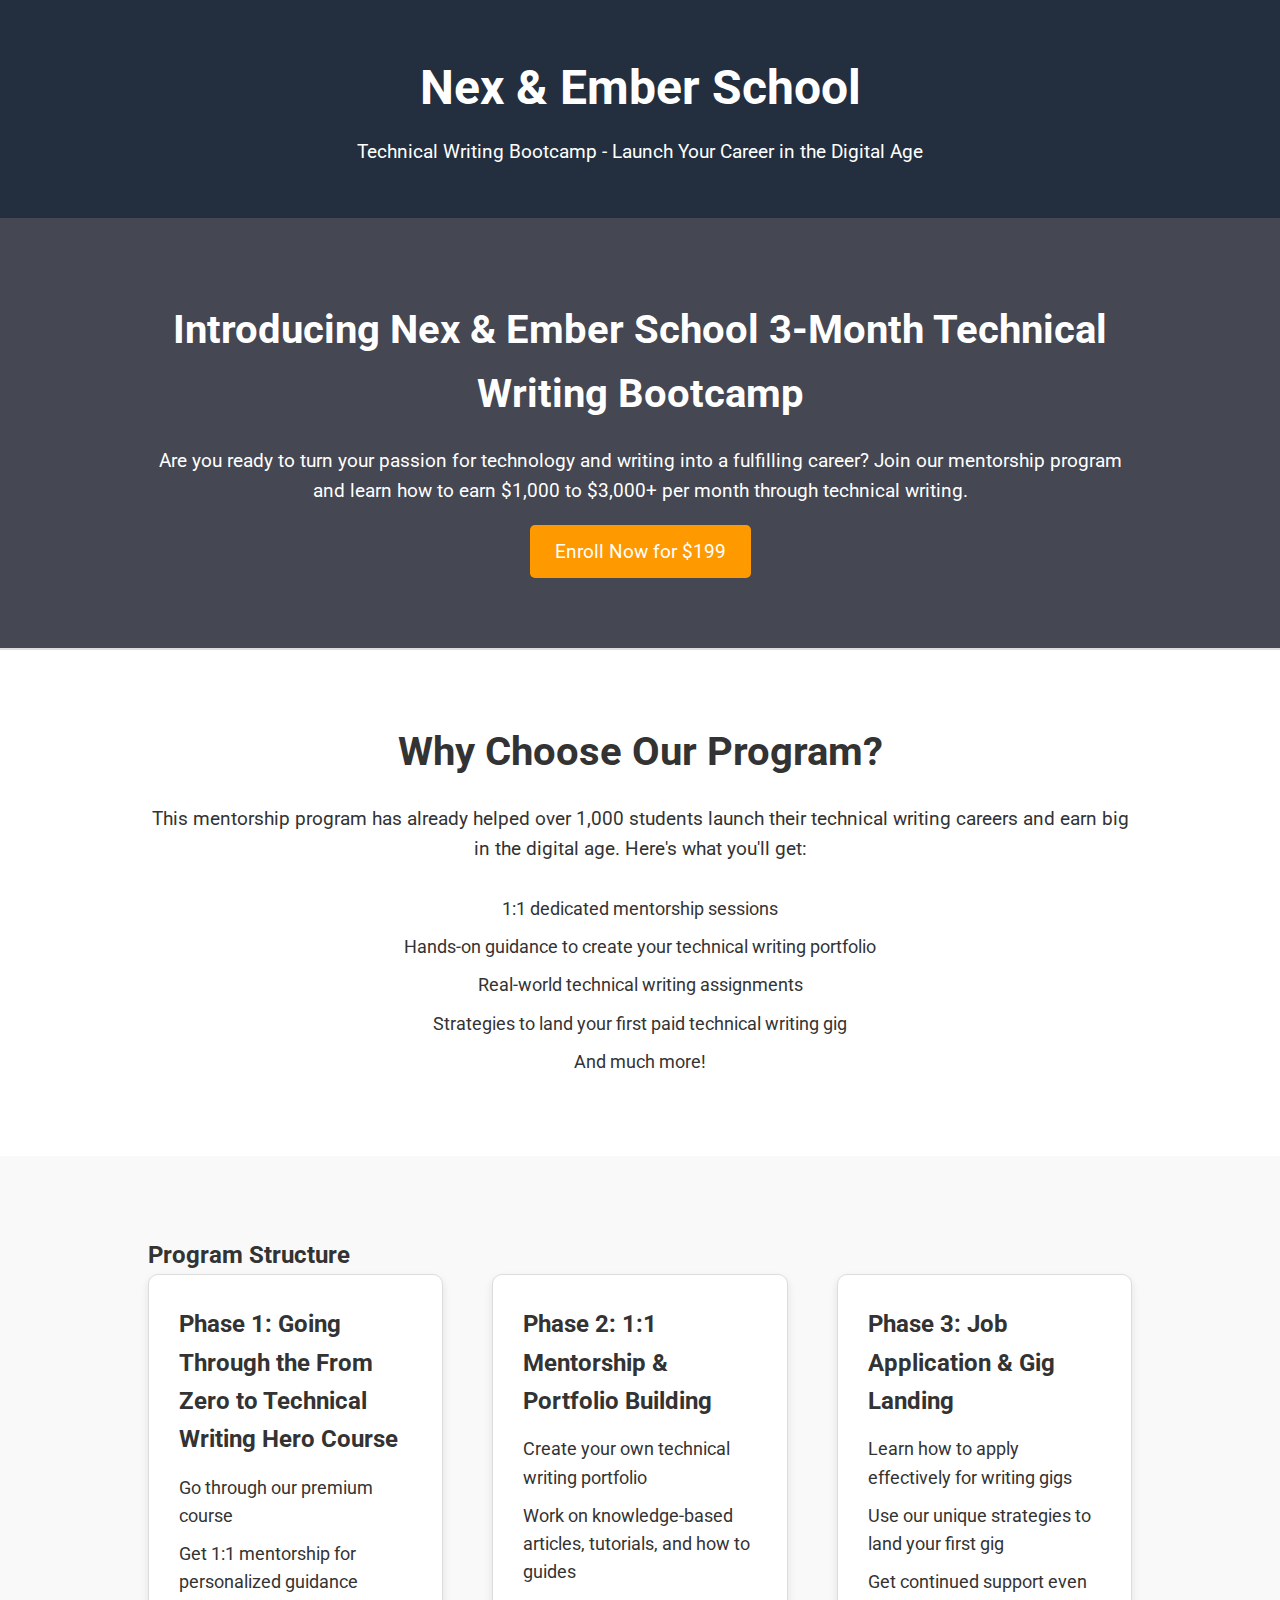
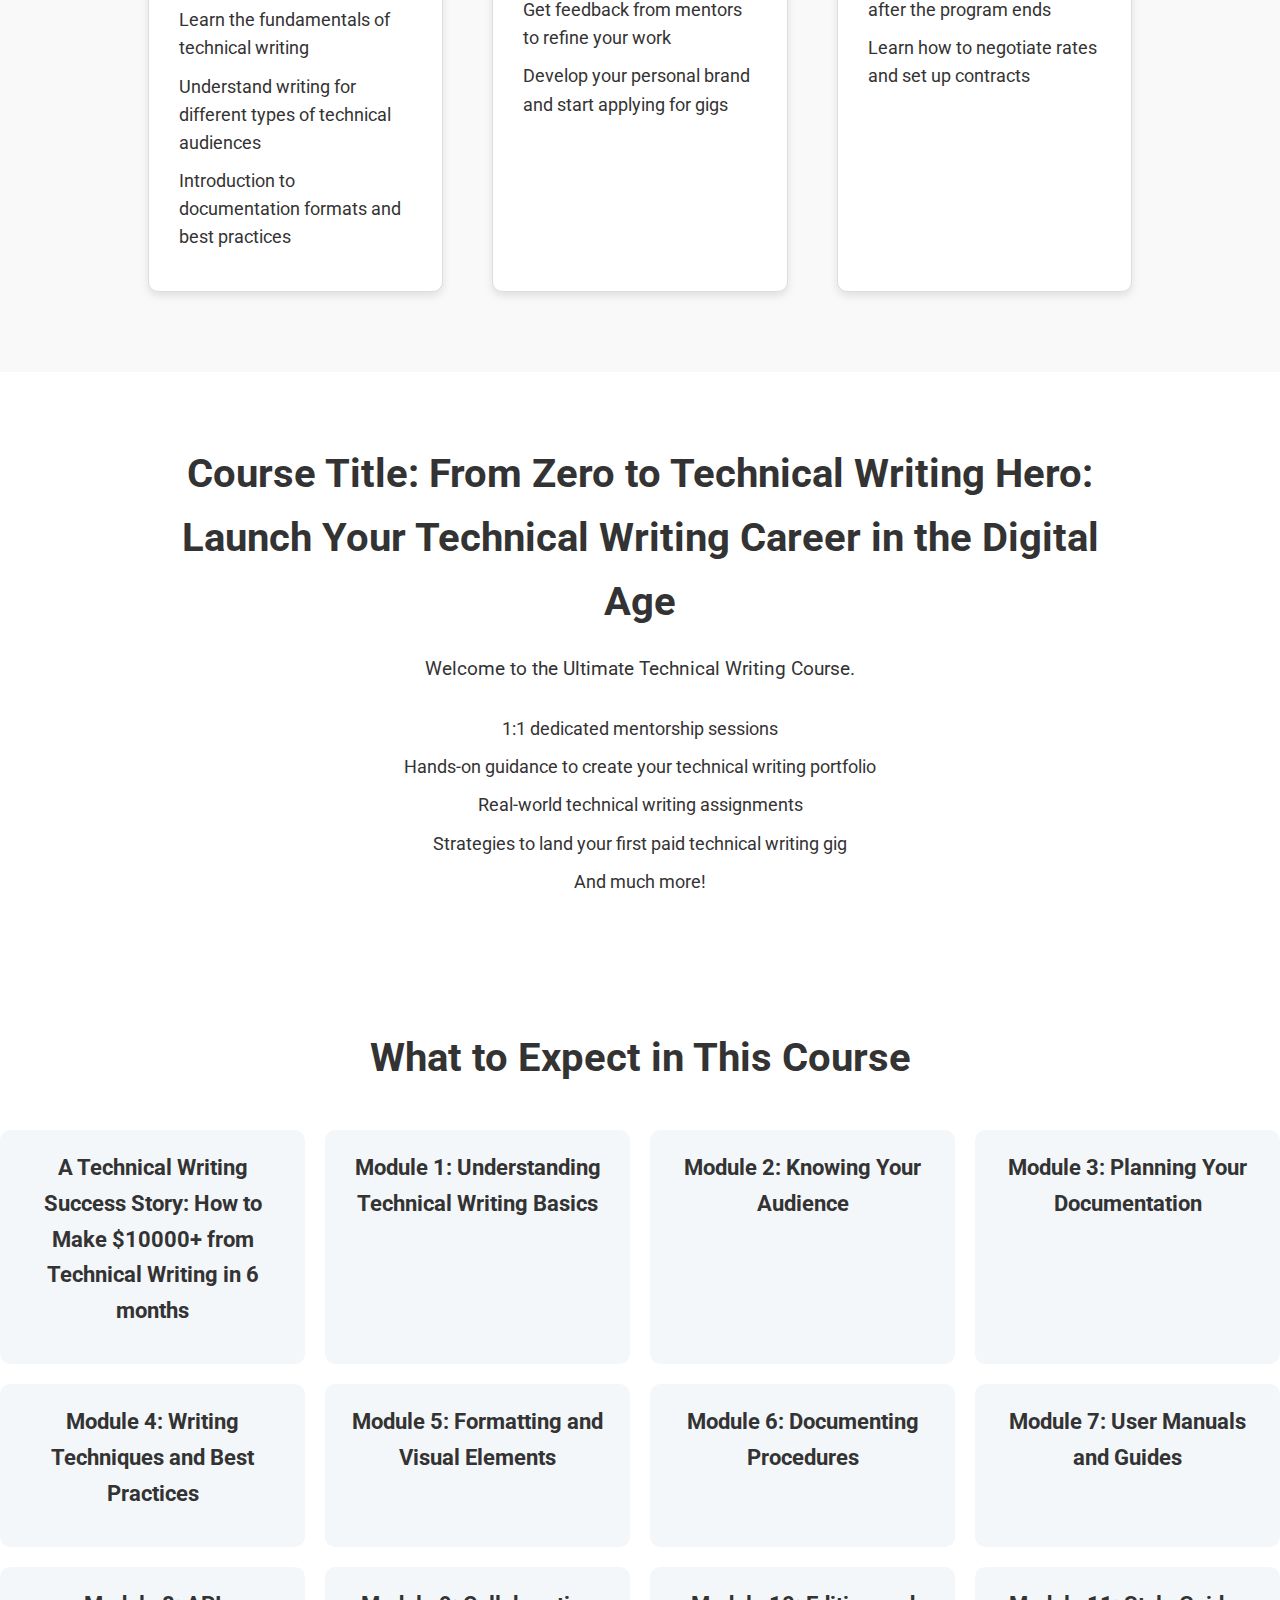
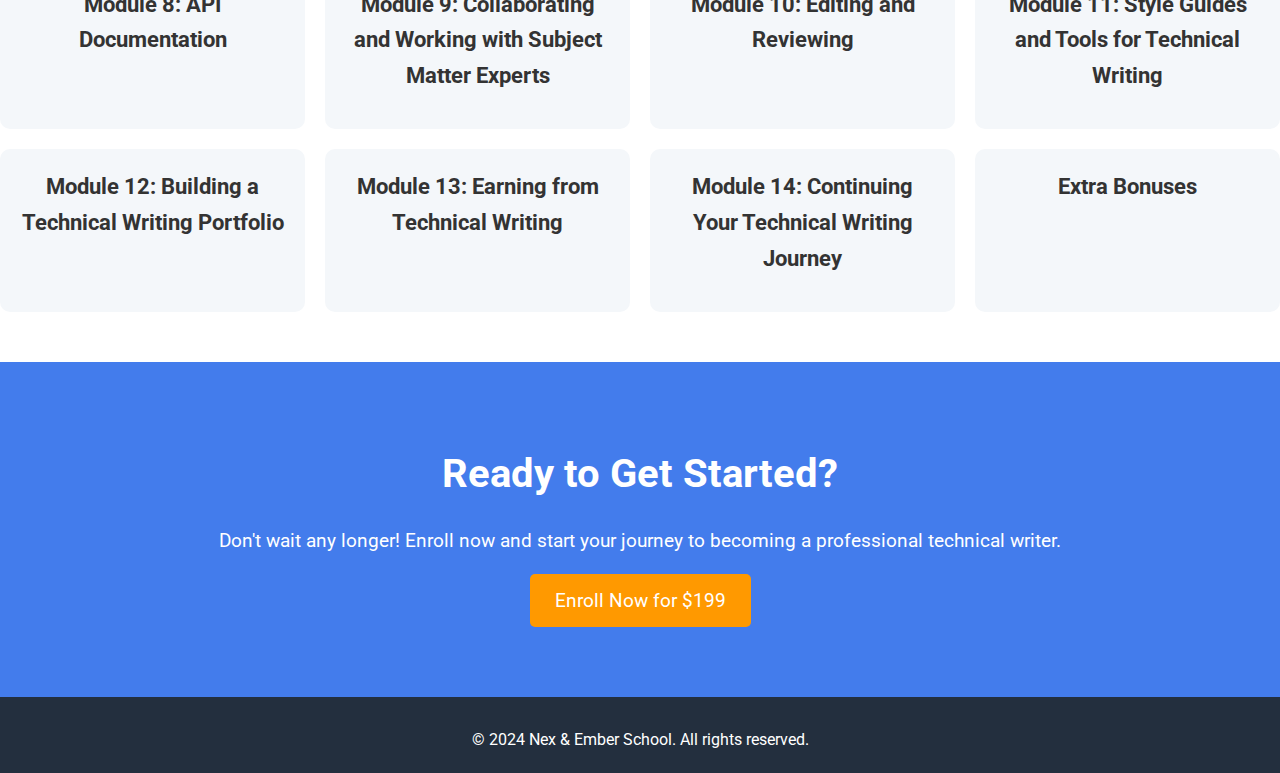
==== technical-writing-core-2.html @ 15ba4acc "made major changes to the UI" ====
<!DOCTYPE html> 
<html lang="en">
<head>
  <meta charset="UTF-8">
  <meta name="viewport" content="width=device-width, initial-scale=1.0">
  <meta name="description" content="Learn Technical Writing with Nex & Ember School. Become a certified technical writer through our mentorship program.">
  <title>Nex & Ember School - Technical Writing Bootcamp</title>
  <link href="https://fonts.googleapis.com/css2?family=Roboto:wght@400;500;700&display=swap" rel="stylesheet">
  <link href="https://fonts.googleapis.com/css2?family=Open+Sans:wght@300;400;600&display=swap" rel="stylesheet">
  <link rel="stylesheet" href="assets/css/testsyle.css">
</head>
<body>

  <header>
    <div class="container">
      <h1>Nex & Ember School</h1>
      <p>Technical Writing Bootcamp - Launch Your Career in the Digital Age</p>
    </div>
  </header>

  <section class="hero">
    <div class="container">
      <h2>Introducing Nex & Ember School 3-Month Technical Writing Bootcamp</h2>
      <p>Are you ready to turn your passion for technology and writing into a fulfilling career? Join our mentorship program and learn how to earn $1,000 to $3,000+ per month through technical writing.</p>
      <a href="/apply.html" class="btn">Enroll Now for $199</a>
    </div>
  </section>

  <section class="program-details">
    <div class="container">
      <h2>Why Choose Our Program?</h2>
      <p>This mentorship program has already helped over 1,000 students launch their technical writing careers and earn big in the digital age. Here's what you'll get:</p>
      <ul>
        <li>1:1 dedicated mentorship sessions</li>
        <li>Hands-on guidance to create your technical writing portfolio</li>
        <li>Real-world technical writing assignments</li>
        <li>Strategies to land your first paid technical writing gig</li>
        <li>And much more!</li>
      </ul>
    </div>
  </section>

  <section class="program-structure">
    <div class="container">
      <h2>Program Structure</h2>
      <div class="course-list">
        <div class="course-card">
          <h3>Phase 1: Going Through the From Zero to Technical Writing Hero Course</h3>
          <ul>
            <li>Go through our premium course</li>
            <li>Get 1:1 mentorship for personalized guidance</li>
            <li>Learn the fundamentals of technical writing</li>
            <li>Understand writing for different types of technical audiences</li>
            <li>Introduction to documentation formats and best practices</li>
          </ul>
        </div>
        <div class="course-card">
          <h3>Phase 2: 1:1 Mentorship & Portfolio Building</h3>
          <ul>
            <li>Create your own technical writing portfolio</li>
            <li>Work on knowledge-based articles, tutorials, and how to guides</li>
            <li>Get feedback from mentors to refine your work</li>
            <li>Develop your personal brand and start applying for gigs</li>
          </ul>
        </div>
        <div class="course-card">
          <h3>Phase 3: Job Application & Gig Landing</h3>
          <ul>
            <li>Learn how to apply effectively for writing gigs</li>
            <li>Use our unique strategies to land your first gig</li>
            <li>Get continued support even after the program ends</li>
            <li>Learn how to negotiate rates and set up contracts</li>
          </ul>
        </div>
      </div>
    </div>
  </section>

  <section class="program-details">
    <div class="container">
      <h2>Course Title: From Zero to Technical Writing Hero: Launch Your Technical Writing Career in the Digital Age</h2>
      <p>Welcome to the Ultimate Technical Writing Course.</p>
      <ul>
        <li>1:1 dedicated mentorship sessions</li>
        <li>Hands-on guidance to create your technical writing portfolio</li>
        <li>Real-world technical writing assignments</li>
        <li>Strategies to land your first paid technical writing gig</li>
        <li>And much more!</li>
      </ul>
    </div>
  </section>

  <section class="course-overview">
    <h1>What to Expect in This Course</h1>
    <div class="grid-container">
      <div class="grid-item item-1">
        <h3>A Technical Writing Success Story: How to Make $10000+ from Technical Writing in 6 months</h3>
        <!-- <p>A Technical Writing Success Story: How to Make $10000+ from Technical Writing in 6 months</p> -->
      </div>
      <div class="grid-item item-2">
        <h3>Module 1: Understanding Technical Writing Basics</h3>
        <!-- <ul>
          <li></li>
        </ul> -->
      </div>
      <div class="grid-item item-3">
        <h3>Module 2: Knowing Your Audience</h3>
        <!-- <ul>
          <li>Module 1: Understanding Technical Writing Basics</li>
        </ul> -->
      </div>
      <div class="grid-item item-4">
        <h3>Module 3: Planning Your Documentation</h3>
        <!-- <ul>
          <li></li>
        </ul> -->
      </div>
      <div class="grid-item item-5">
        <h3>Module 4: Writing Techniques and Best Practices</h3>
        <!-- <ul>
          <li>Module 1: Understanding Technical Writing Basics</li>
        </ul> -->
      </div>
      <div class="grid-item item-6">
        <h3>Module 5: Formatting and Visual Elements</h3>
        <!-- <ul>
          <li>Module 1: Understanding Technical Writing Basics</li>
        </ul> -->
      </div>
      <div class="grid-item item-7">
        <h3>Module 6: Documenting Procedures</h3>
        <!-- <ul>
          <li>Module 1: Understanding Technical Writing Basics</li>
        </ul> -->
      </div>
      <div class="grid-item item-8">
        <h3>Module 7: User Manuals and Guides</h3>
        <!-- <ul>
          <li>Module 1: Understanding Technical Writing Basics</li>
        </ul> -->
      </div>
      <div class="grid-item item-9">
        <h3>Module 8: API Documentation</h3>
        <!-- <ul>
          <li>Module 1: Understanding Technical Writing Basics</li>
        </ul> -->
      </div>
      <div class="grid-item item-10">
        <h3>Module 9: Collaborating and Working with Subject Matter Experts</h3>
        <!-- <ul>
          <li>Module 1: Understanding Technical Writing Basics</li>
        </ul> -->
      </div>
      <div class="grid-item item-11">
        <h3>Module 10: Editing and Reviewing</h3>
        <!-- <ul>
          <li>Module 1: Understanding Technical Writing Basics</li>
        </ul> -->
      </div>
      <div class="grid-item item-12">
        <h3>Module 11: Style Guides and Tools for Technical Writing</h3>
        <!-- <ul>
          <li>Module 1: Understanding Technical Writing Basics</li>
        </ul> -->
      </div>
      <div class="grid-item item-13">
        <h3>Module 12: Building a Technical Writing Portfolio</h3>
        <!-- <ul>
          <li>Module 1: Understanding Technical Writing Basics</li>
        </ul> -->
      </div>
      <div class="grid-item item-14">
        <h3>Module 13: Earning from Technical Writing</h3>
        <!-- <ul>
          <li>Module 1: Understanding Technical Writing Basics</li>
        </ul> -->
      </div>
      <div class="grid-item item-15">
        <h3>Module 14: Continuing Your Technical Writing Journey</h3>
        <!-- <ul>
          <li>Module 1: Understanding Technical Writing Basics</li>
        </ul> -->
      </div>
      <div class="grid-item item-16">
        <h3>Extra Bonuses</h3>
        <!-- <ul>
          <li>Help you come up with technical writing ideas in your tech field</li>
          <li>Help you come up with your draft</li>
          <li>I will review your first article</li>
          <li>Support you when learning this course</li>
          <li>Help you write a proposal when applying for technical writing gigs</li>
          <li>Review your Technical Writing Portfolio</li>
          <li>Offer one-on-one full mentorship sessions to help you succeed in your technical writing career</li>
        </ul> -->
      </div>
    </div>
  </section>  
  

  <section class="enrollment">
    <div class="container">
      <h2>Ready to Get Started?</h2>
      <p>Don't wait any longer! Enroll now and start your journey to becoming a professional technical writer.</p>
      <a href="/apply.html" class="btn">Enroll Now for $199</a>
    </div>
  </section>

  <footer class="footer">
    <p>&copy; 2024 Nex & Ember School. All rights reserved.</p>
  </footer>

</body>
</html>
---- assets/css/testsyle.css ----
/* General Reset and Body Styling */
* {
    margin: 0;
    padding: 0;
    box-sizing: border-box;
  }
  
  body {
    font-family: 'Roboto', sans-serif;
    background-color: #f4f7fa;
    color: #333;
    line-height: 1.6;
  }
  
  .container {
    width: 80%;
    margin: 0 auto;
    padding: 20px;
  }
  
  /* Header Styling */
  header {
    background-color: #232f3e;
    color: #fff;
    padding: 30px 0;
    text-align: center;
  }
  
  header h1 {
    font-size: 3em;
    font-weight: 700;
    margin-bottom: 10px;
  }
  
  header p {
    font-size: 1.2em;
    font-weight: 400;
  }
  
  /* Hero Section */
  .hero {
    background-color: #454752;
    color: #fff;
    padding: 60px 0;
    text-align: center;
    border-bottom: 2px solid #ddd;
  }
  
  .hero h2 {
    font-size: 2.5em;
    margin-bottom: 20px;
  }
  
  .hero p {
    font-size: 1.2em;
    margin-bottom: 30px;
  }
  
  .hero .btn {
    background-color: #ff9900;
    color: white;
    padding: 15px 25px;
    font-size: 1.2em;
    text-decoration: none;
    border-radius: 5px;
    transition: background-color 0.3s;
  }
  
  .hero .btn:hover {
    background-color: #00cc81;
  }
  
  /* Program Details */
  .program-details {
    background-color: #fff;
    padding: 50px 0;
    text-align: center;
  }
  
  .program-details h2 {
    font-size: 2.5em;
    margin-bottom: 20px;
  }
  
  .program-details p {
    font-size: 1.2em;
    margin-bottom: 30px;
  }
  
  .program-details ul {
    list-style: none;
    padding: 0;
  }
  
  .program-details li {
    font-size: 1.1em;
    margin-bottom: 10px;
  }
  
  /* Program Structure */
  .program-structure {
    background-color: #f9f9f9;
    padding: 60px 0;
  }
  
  .course-list {
    display: flex;
    justify-content: space-between;
    gap: 20px;
    flex-wrap: wrap;
  }
  
  .course-card {
    background-color: #fff;
    padding: 30px;
    width: 30%;
    border: 1px solid #ddd;
    border-radius: 10px;
    box-shadow: 0 4px 8px rgba(0, 0, 0, 0.1);
    transition: transform 0.3s, box-shadow 0.3s;
  }
  
  .course-card:hover {
    transform: translateY(-10px);
    box-shadow: 0 10px 15px rgba(0, 0, 0, 0.15);
  }
  
  .course-card h3 {
    font-size: 1.5em;
    margin-bottom: 15px;
  }
  
  .course-card ul {
    list-style: none;
    padding: 0;
  }
  
  .course-card li {
    font-size: 1.1em;
    margin-bottom: 10px;
  }
  
  /* Course Overview Section */
  .course-overview {
    background-color: #fff;
    padding: 50px 0;
    text-align: center;
  }
  
  .course-overview h1 {
    font-size: 2.5em;
    margin-bottom: 40px;
  }
  
  .grid-container {
    display: grid;
    grid-template-columns: repeat(4, 1fr);
    gap: 20px;
    margin-top: 20px;
  }
  
  .grid-item {
    background-color: #f4f7fa;
    padding: 20px;
    border-radius: 10px;
    transition: transform 0.3s, box-shadow 0.3s;
    text-align: center;
  }
  
  .grid-item:hover {
    transform: translateY(-10px);
    box-shadow: 0 10px 20px rgba(0, 0, 0, 0.1);
  }
  
  .grid-item h3 {
    font-size: 1.4em;
    margin-bottom: 15px;
  }
  
  .grid-item p {
    font-size: 1em;
    color: #777;
  }
  
  /* Enrollment Section */
  .enrollment {
    background-color: #004de6b9;
    color: #fff;
    padding: 60px 0;
    text-align: center;
  }
  
  .enrollment h2 {
    font-size: 2.5em;
    margin-bottom: 20px;
  }
  
  .enrollment p {
    font-size: 1.2em;
    margin-bottom: 30px;
  }
  
  .enrollment .btn {
    background-color: #ff9900;
    color: white;
    padding: 15px 25px;
    font-size: 1.2em;
    text-decoration: none;
    border-radius: 5px;
    transition: background-color 0.3s;
  }
  
  .enrollment .btn:hover {
    background-color: #00cc5f;
  }
  
  /* Footer Section */
  .footer {
    background-color: #232f3e;
    color: #fff;
    padding: 20px 0;
    text-align: center;
  }
  
  .footer p {
    font-size: 1em;
    margin-top: 10px;
  }
  
  /* Media Queries for Responsiveness */
  @media (max-width: 768px) {
    .container {
      width: 90%;
    }
  
    .hero h2 {
      font-size: 2em;
    }
  
    .hero p {
      font-size: 1.1em;
    }
  
    .course-list {
      flex-direction: column;
    }
  
    .course-card {
      width: 100%;
      margin-bottom: 20px;
    }
  
    .grid-container {
      grid-template-columns: repeat(2, 1fr);
    }
  
    .grid-item {
      padding: 15px;
    }
  }
  
  @media (max-width: 480px) {
    .hero h2 {
      font-size: 1.5em;
    }
  
    .hero p {
      font-size: 1em;
    }
  
    .program-details p {
      font-size: 1em;
    }
  
    .course-card h3 {
      font-size: 1.3em;
    }
  
    .course-card li {
      font-size: 1em;
    }
  
    .grid-container {
      grid-template-columns: 1fr;
    }
  
    .grid-item {
      padding: 10px;
    }
  }
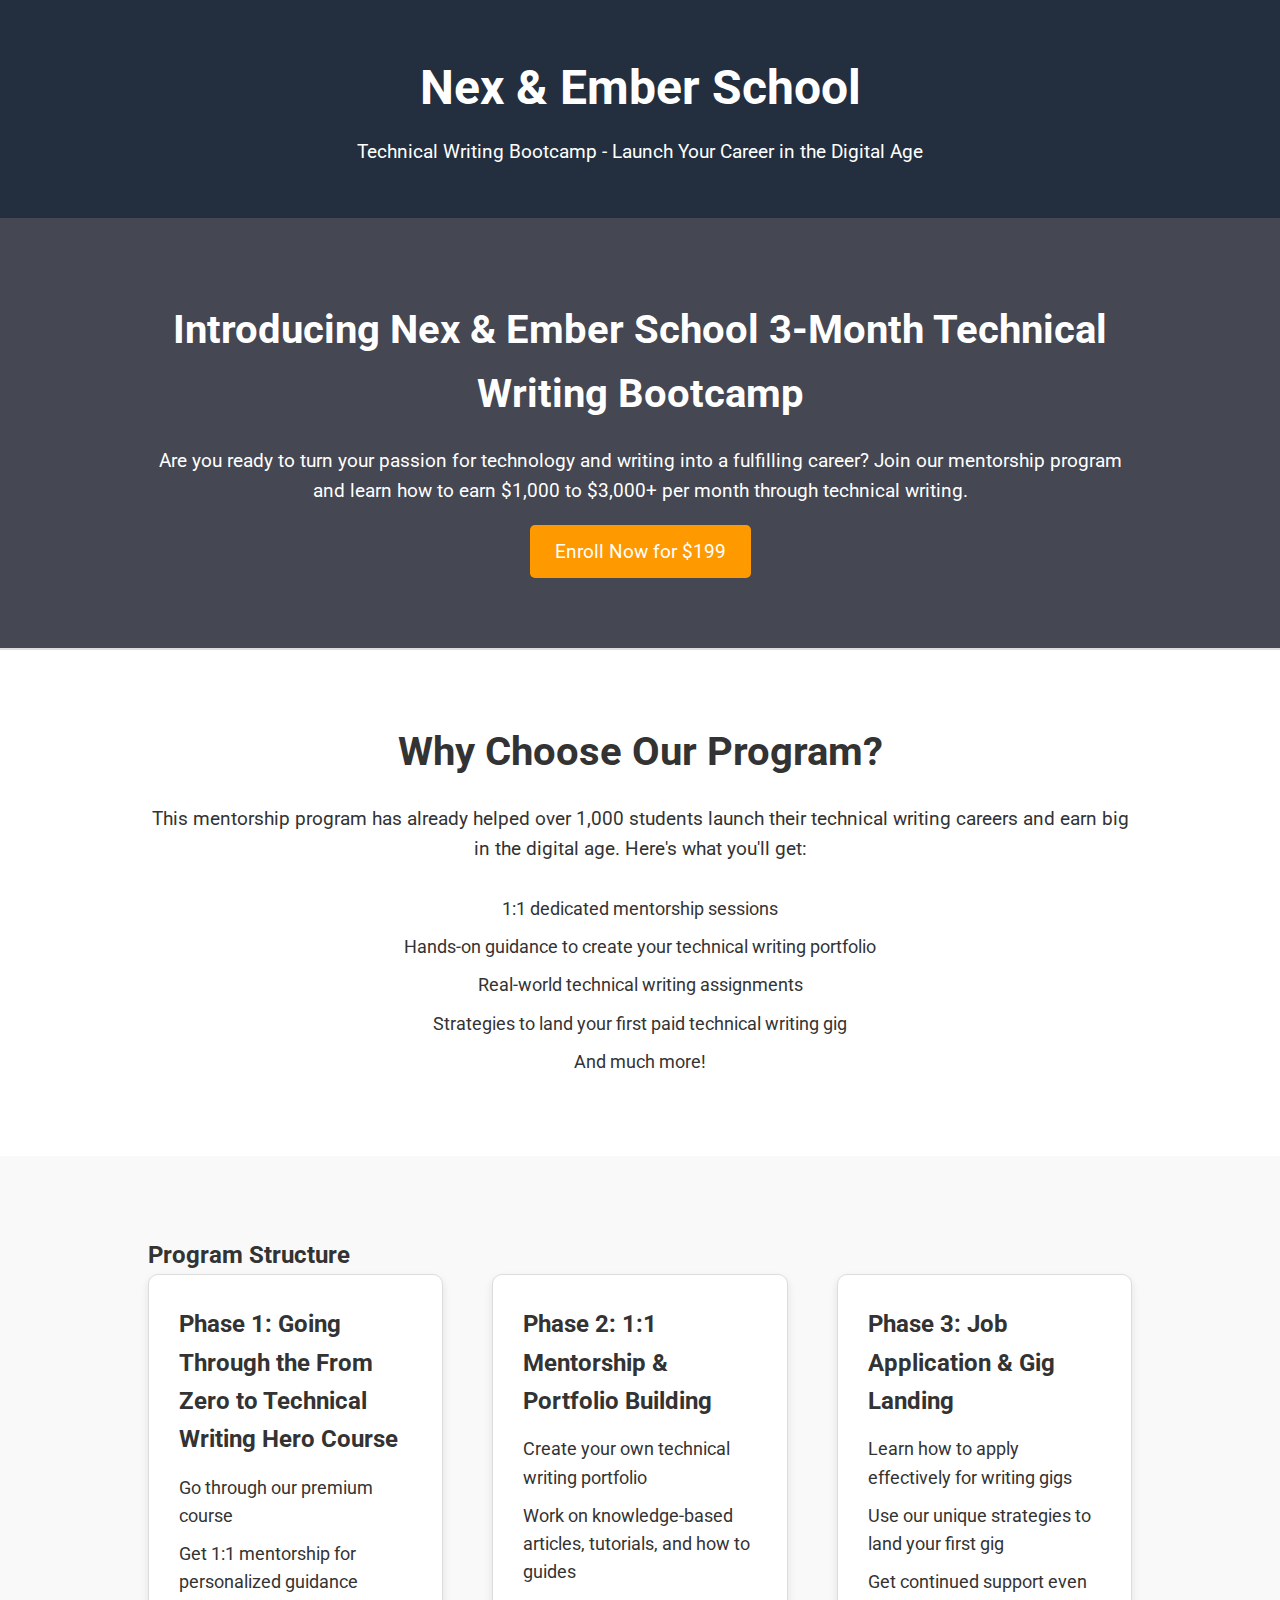
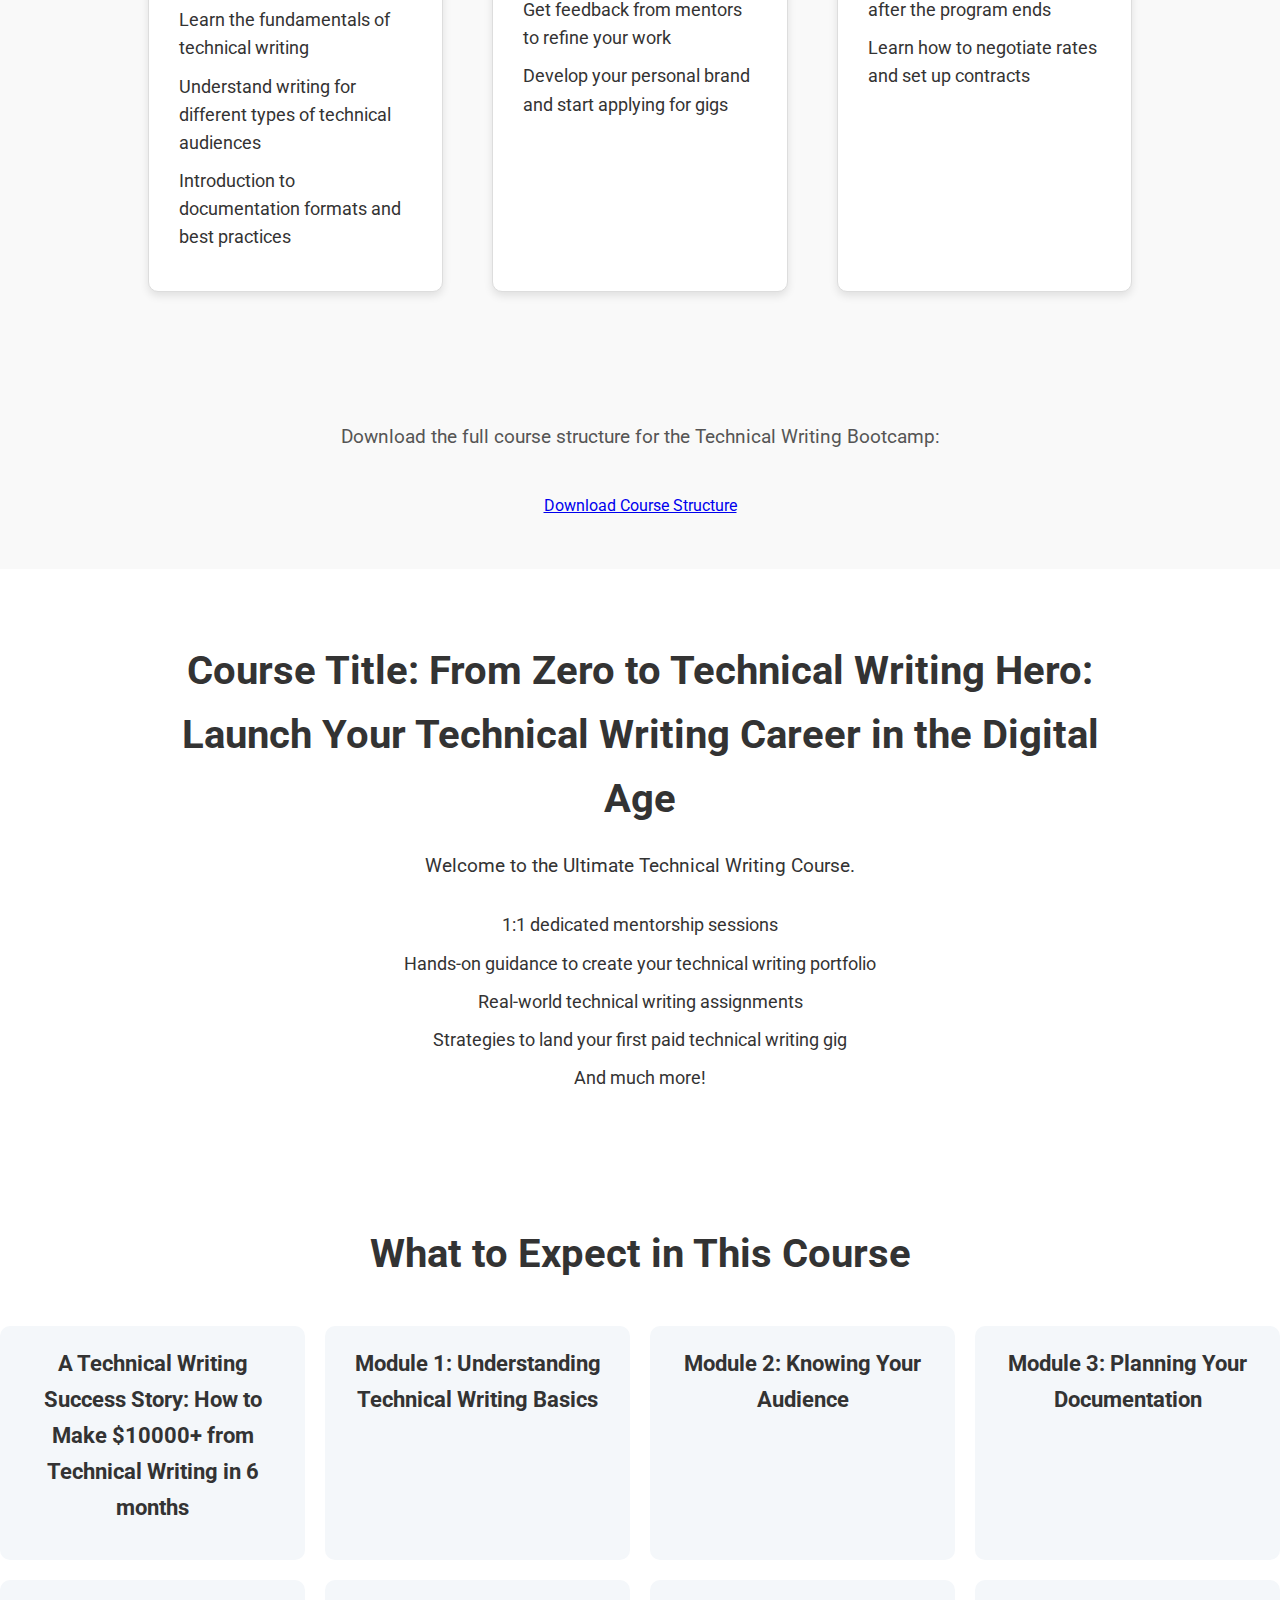
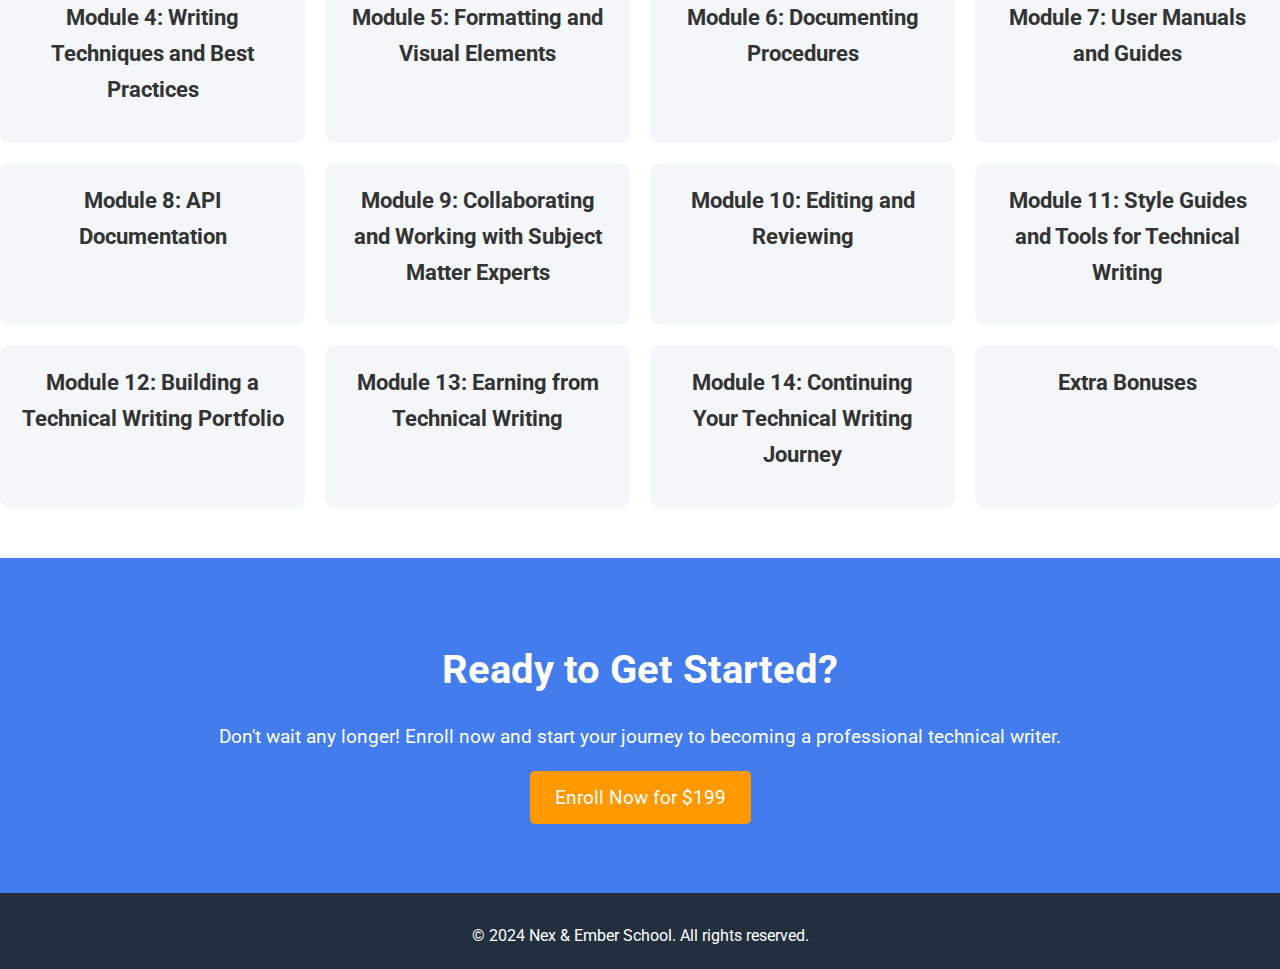
==== commit 43949216: "added download button" ====
--- a/technical-writing-core-2.html
+++ b/technical-writing-core-2.html
@@ -76,6 +76,14 @@
     </div>
   </section>
 
+  <section class="download-section">
+    <!-- Added Download Section -->
+    <div class="container">
+      <p>Download the full course structure for the Technical Writing Bootcamp:</p>
+      <a href="/path-to-course-structure.pdf" download class="btn">Download Course Structure</a>
+    </div> <!-- End of Download Section -->            
+  </section>
+
   <section class="program-details">
     <div class="container">
       <h2>Course Title: From Zero to Technical Writing Hero: Launch Your Technical Writing Career in the Digital Age</h2>
--- a/assets/css/testsyle.css
+++ b/assets/css/testsyle.css
@@ -288,4 +288,113 @@
       padding: 10px;
     }
   }
-  +  
+
+  /* Styles for the download section */
+.download-section {
+  background-color: #f9f9f9;
+  padding: 50px 0;
+  text-align: center;
+}
+
+.download-section .container {
+  max-width: 1200px;
+  margin: 0 auto;
+  padding: 0 20px;
+}
+
+.download-section h2 {
+  font-size: 2.5rem;
+  color: #333;
+  margin-bottom: 20px;
+}
+
+.download-section p {
+  font-size: 1.2rem;
+  color: #555;
+  margin-bottom: 40px;
+}
+
+.download-section .btn-download {
+  background-color: #4CAF50; /* Green background */
+  color: white;
+  padding: 20px 40px; /* Increased padding */
+  font-size: 1.5rem;  /* Increased font size */
+  text-decoration: none;
+  border-radius: 8px; /* Slightly rounded corners */
+  transition: background-color 0.3s ease;
+  display: inline-block;
+}
+
+.download-section .btn-download:hover {
+  background-color: #45a049; /* Darker green on hover */
+}
+
+.download-section .download-info {
+  display: flex;
+  justify-content: center;
+  gap: 30px;
+  margin-top: 30px;
+}
+
+.download-info .download-card {
+  background-color: white;
+  border: 1px solid #ddd;
+  border-radius: 8px;
+  padding: 20px;
+  text-align: center;
+  width: 200px;
+  box-shadow: 0 4px 8px rgba(0, 0, 0, 0.1);
+  transition: transform 0.3s ease;
+}
+
+.download-info .download-card:hover {
+  transform: translateY(-10px);
+}
+
+.download-info h3 {
+  font-size: 1.5rem;
+  color: #333;
+  margin-bottom: 10px;
+}
+
+.download-info p {
+  font-size: 1rem;
+  color: #777;
+}
+
+.download-info .btn-download-more {
+  background-color: #007BFF; /* Blue background */
+  color: white;
+  padding: 20px 40px; /* Increased padding */
+  font-size: 1.5rem;  /* Increased font size */
+  text-decoration: none;
+  border-radius: 8px;
+  margin-top: 15px;
+  display: inline-block;
+  transition: background-color 0.3s ease;
+}
+
+.download-info .btn-download-more:hover {
+  background-color: #0056b3; /* Darker blue on hover */
+}
+
+/* Responsive design for mobile devices */
+@media (max-width: 768px) {
+  .download-section h2 {
+    font-size: 2rem;
+  }
+
+  .download-section p {
+    font-size: 1rem;
+  }
+
+  .download-info {
+    flex-direction: column;
+    gap: 20px;
+  }
+
+  .download-info .download-card {
+    width: 100%;
+  }
+}
